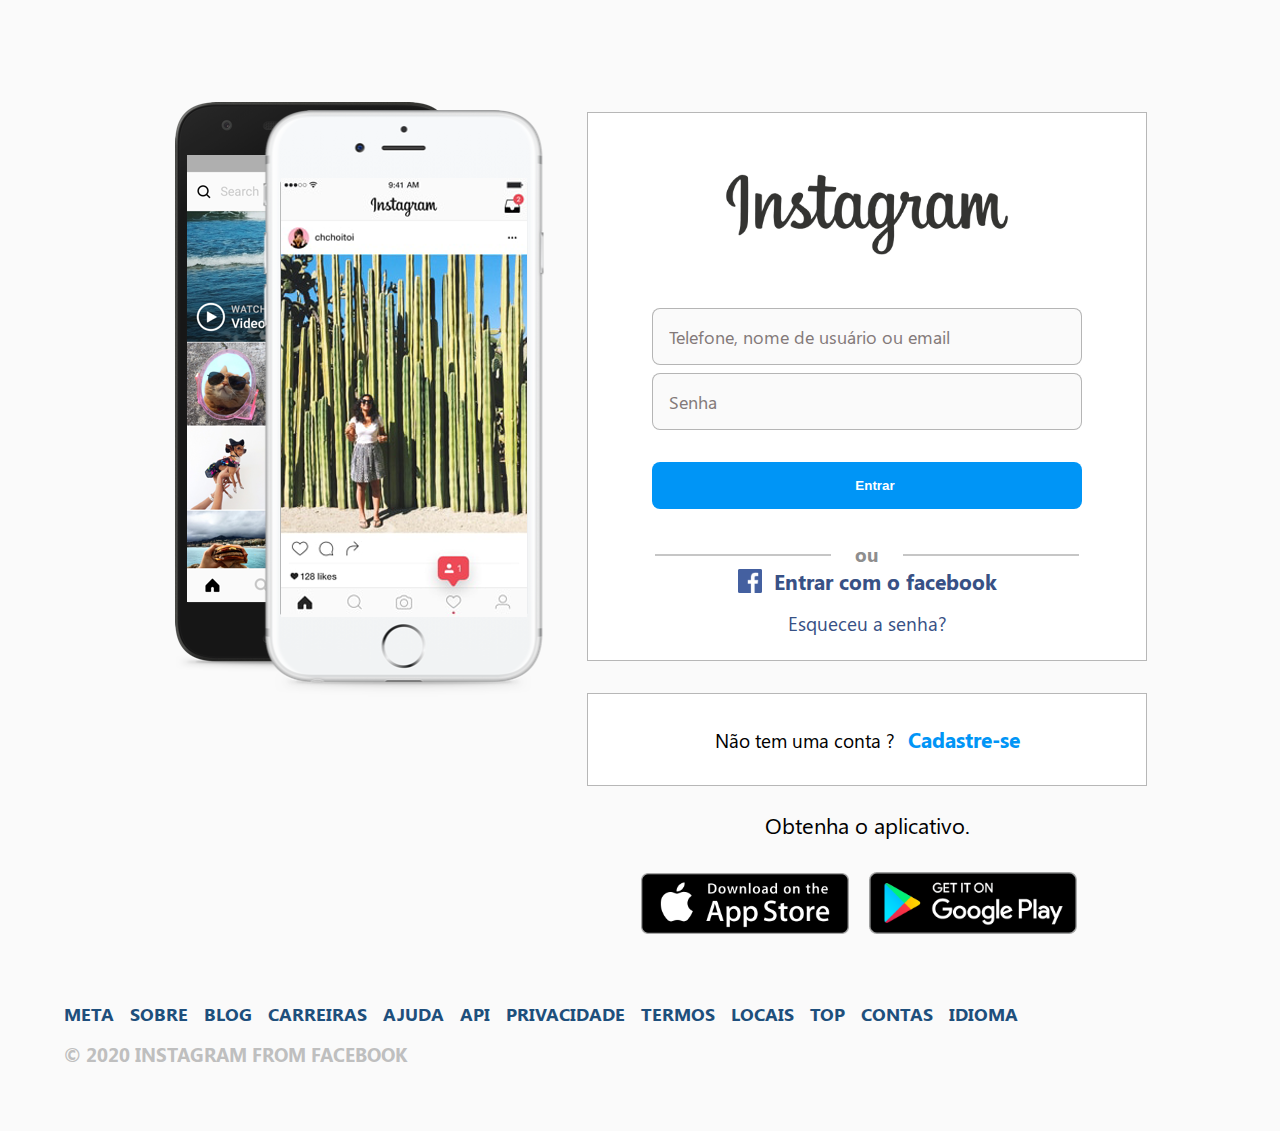
==== projeto instagram/index.html @ 49b1a619 "." ====
<!DOCTYPE html>
<html lang="en">
<head>
    <meta charset="UTF-8">
    <meta http-equiv="X-UA-Compatible" content="IE=edge">
    <meta name="viewport" content="width=device-width, initial-scale=1.0">
    <title>instagram</title>
    <link rel="stylesheet" href="css/styles.css">
    <link rel="stylesheet" href="css/media-queries.css">
    <link rel="stylesheet" href="assets/images/favcon.ico">
</head>
<body>
    <main>
        <div class="log-in-container">
            <div class="log-in">
                <!--logo-->
                <img src="assets/images/instagram-logo.png" class="logo" alt="Logo instagram">
                <div class="log-in-form">
                    <input type="text" placeholder="Telefone, nome de usuário ou email">
                    <input type="password" placeholder="Senha">
                    <button class="log-in-button">Entrar</button>
                </div>
                <!--divisão "Ou"-->
                <span class="or-divider">ou</span>
                <!--loguin com o facebook-->
                <div class="fb-loguin">
                    <a href="#">
                        <img src="assets/images/facebook-icon.png" alt="">
                        <span>Entrar com o facebook</span>
                    </a>
                </div>
                <!--Esqueceu a senha?-->
                <a href="#" class="forgot-password">Esqueceu a senha?</a> 
            </div>
            <!--cadastre-se-->
            <div class="sign-up">
                <span>Não tem uma conta ? </span><a href="#">Cadastre-se</a>
            </div>
            <!--obtenha o aplicativo-->
            <div class="get-the-app">
                <span>Obtenha o aplicativo.</span>
                <div class="app-images">
                    <a href="#"><img src="assets/images/applestore.png" alt="Apple-store"></a>
                    <a href="#"><img src="assets/images/googlestore.png" alt="Google-store"></a>
                </div>
            </div>
        </div>
        <!--imagem celular-->
        <div class="phones-container">
            <img src="assets/images/phones.png" alt="">
        </div>
    </main>
    <!--rodapé-->
    <footer >
        <ul class="footer-links">
            <li><a href="#">META</a></li>
            <li><a href="#">SOBRE</a></li>
            <li><a href="#">BLOG</a></li>
            <li><a href="#">CARREIRAS</a></li>
            <li><a href="#">AJUDA</a></li>
            <li><a href="#">API</a></li>
            <li><a href="#">PRIVACIDADE</a></li>
            <li><a href="#">TERMOS</a></li>
            <li><a href="#">LOCAIS</a></li>
            <li><a href="#">TOP</a></li>
            <li><a href="#">CONTAS</a></li>
            <li><a href="#">IDIOMA</a></li>
           
        </ul>
        <span class="copyright">&copy; 2020 INSTAGRAM FROM FACEBOOK</span>
    </footer>
</body>
</html>
---- projeto instagram/css/styles.css ----
/* fonts*/

@font-face{
    font-family: "segoe";
    src: url(../fonts/segoe-ui-regular.ttf) format("truetype");
    font-weight: 400;
}

@font-face{
    font-family: "segoe";
    src: url(../fonts/segoe-ui-bold.ttf) format("truetype");
    font-weight: 700;
}

/*variaveis*/
:root{
    --background-color: #fafafa;
    --white: #ffffff;
    --border-color: 112, 112, 112;
    --placeholder-color: #837979;
    --or-text: #8e8e8e;
    --fb-logo: #385185;
    --log-in-button: #0095f6;
    --black: #262626;
    --footer-links: #1e4f7c;
    --copyright-gray: #bfbfbf;
}

/*overwrite browser defaults*/
*{
    margin: 0;
    padding: 0;
    box-sizing: border-box;
}

h1,
h2,
h3,
h4,
h5,
h6,
p{
    font-weight: 400;
}

a{
    text-decoration: none;
}

ul{
    list-style-type: none;
}

html{
    font-size: 62,5%;
}

body{
    font-family: "segoe";
    background: var(--background-color);
}

/**********/
/*loguin*/
/**********/


/*loguin container*/

.log-in{
    background: var(--white);
    width: 35rem;
    margin: 0 auto;
    display: flex;
    flex-direction: column;
    align-items: center;
    border: 0.1rem solid rgba(var(--border-color),0.5);
    padding: 1.5rem 4rem;
    margin-top: 4rem;
    margin-bottom: 2rem;
}

/*logo*/
.logo{
    width: 19rem;
    margin-bottom: 1rem;
}

/*log in from*/
.log-in-form{
    display: flex;
    flex-direction: column;
    width: 100%;
}

/*estilos em comum entre os campos de entrada e o botão de loguin*/

.log-in-form input,
.log-in-button{
    padding: 1rem 0 1rem 1rem;
    border-radius: 0.5rem;
}

/*estilos em comum entre o botão de loguine e o campo local */

.log-in-form input,
.log-in-form input::placeholder{
    font-size: 1.1rem;
    font-family: "Segoe";
}

/*estilo dos campos*/
.log-in-form input{
    background: var(--background-color);
    border: 0.1rem solid rgba(var(--border-color),0.5);
    outline: none;
}

/*estilos para o campo de usuário*/

.log-in-form input[type="text"]{
    margin-bottom: 0.5rem;
}

/*estilo para o campo de texto*/

.log-in-form input::placeholder{
    color: var(--placeholder-color);
}

/*estilo para o campo de texto quando ele estiver sendo focado*/

.log-in-form:focus{
    border-color: rgba(var(--border-color),0.8);
}

/*botão de loguin*/

.log-in-button{
    background: var(--log-in-button);
    color: var(--white);
    margin: 2rem 0;
    font-weight: 700;
    cursor: pointer;
    outline: none;
    border: none;
}

/*divisor ou*/

.or-divider{
    color: var(--or-text);
    font-weight: 700;
    position: relative;
    font-size: 1.2rem;
}

.or-divider::before,
.or-divider::after{
    content: "";
    display: block;
    width: 11rem;
    height: 0.1rem;
    position: absolute;
    background: rgba(var(--border-color),0.4);
    top: 50%;

}

.or-divider::before{
    left: 3rem;
}

.or-divider::after{
    right: 3rem;
}

/*loguin com o facebook*/
.fb-loguin{
    margin-top: 1.5rem 0;
}

.fb-loguin img,
.fb-loguin span{
    vertical-align: middle;
}

.fb-loguin img{
    width: 1.5rem;
    margin-right: 0.5rem;
}


.fb-loguin span{
    font-size: 1.3rem;
    color: var(--fb-logo);
    font-weight: 700;
}

/*esqueceu a senha?*/
.forgot-password {
    color: var(--fb-logo);
    font-size: 1.2rem;
    margin-top: 1rem;
}



/**********/
/*cadastro*/
/**********/

.sign-up {
    background-color: var(--white);
    width: 35rem;
    margin: 0 auto;
    border: 00.1rem solid rgba(var(--border-color),0.5);
    padding: 2rem;
    text-align: center;
}

/*não tem uma conta*/

.sign-up span{
    font-size: 1.2rem;
    margin-right: 0.5rem;
}

.sign-up a{
    font-size: 1.3rem;
    font-weight: 700;
    color: var(--log-in-button);
}

/**********/
/*baixe o aplicativo*/
/**********/

/*container*/

.get-the-app{
    display: flex;
    flex-direction: column;
    align-items: center;
    width: 35rem;
    margin: 0 auto;
    margin-top: 1.5rem;
}

.get-the-app span{
    display: block;
    margin-bottom: 2rem;
    font-size: 1.4rem;
}

.app-images img{
    width: 13rem;
}

/*selecionar a primeira imagem*/

.app-images img:nth-child(1){
    margin-right: 1rem;
}


/**********/
/*imagem dos celulares*/
/**********/

.phones-container{
    display: none;
}



/**********/
/*footer*/
/**********/

footer{

    width: 35rem;
    display: flex;
    flex-direction: column;
    margin: 4rem auto 0 auto;
}

.footer-links{
    display: flex;
    flex-wrap: wrap;
    justify-content: space-evenly;
    font-size: 1.1rem;
    margin-bottom: 1rem;
}

.footer-links li{
    flex-basis: 13%;
    text-align: center;
}

.footer-links a{
    color: var(--footer-links);
    font-weight: 700;
    display: inline-block;
    margin-bottom: 1rem;
}

.copyright{
    text-align: center;
    color: var(--copyright-gray);
    font-weight: 700;
    font-size: 1.2rem;
}
---- projeto instagram/css/media-queries.css ----
/**********/
/*TABLET*/
/**********/

/*876px*/

@media screen and (min-width: 876px){
    main{
        display: flex;
        justify-content: center;
        padding-top: 3rem;

    }

    .phones-container{
        display: initial;
        margin-top: 2.3rem;
    }
    .log-in-container{
        order: 1;
    }
    footer{
        width: 100%;
        justify-content: flex-start;
        padding-left: 4rem;
        padding-bottom: 4rem;

    }
    .footer-links{
        flex-wrap: nowrap;
        justify-content: flex-start;
    }
    .footer-links li{
        flex-basis: auto;
        margin-right: 1rem;
    }
    .footer-links a{
        margin-bottom: 0;
    }
    .copyright{
        text-align: left;
    }
}


/**********/
/*DESKTOP*/
/**********/


@media screen and (min-width: 1527px){
    footer{
        flex-direction: row;
        justify-content: space-between;
    }

}
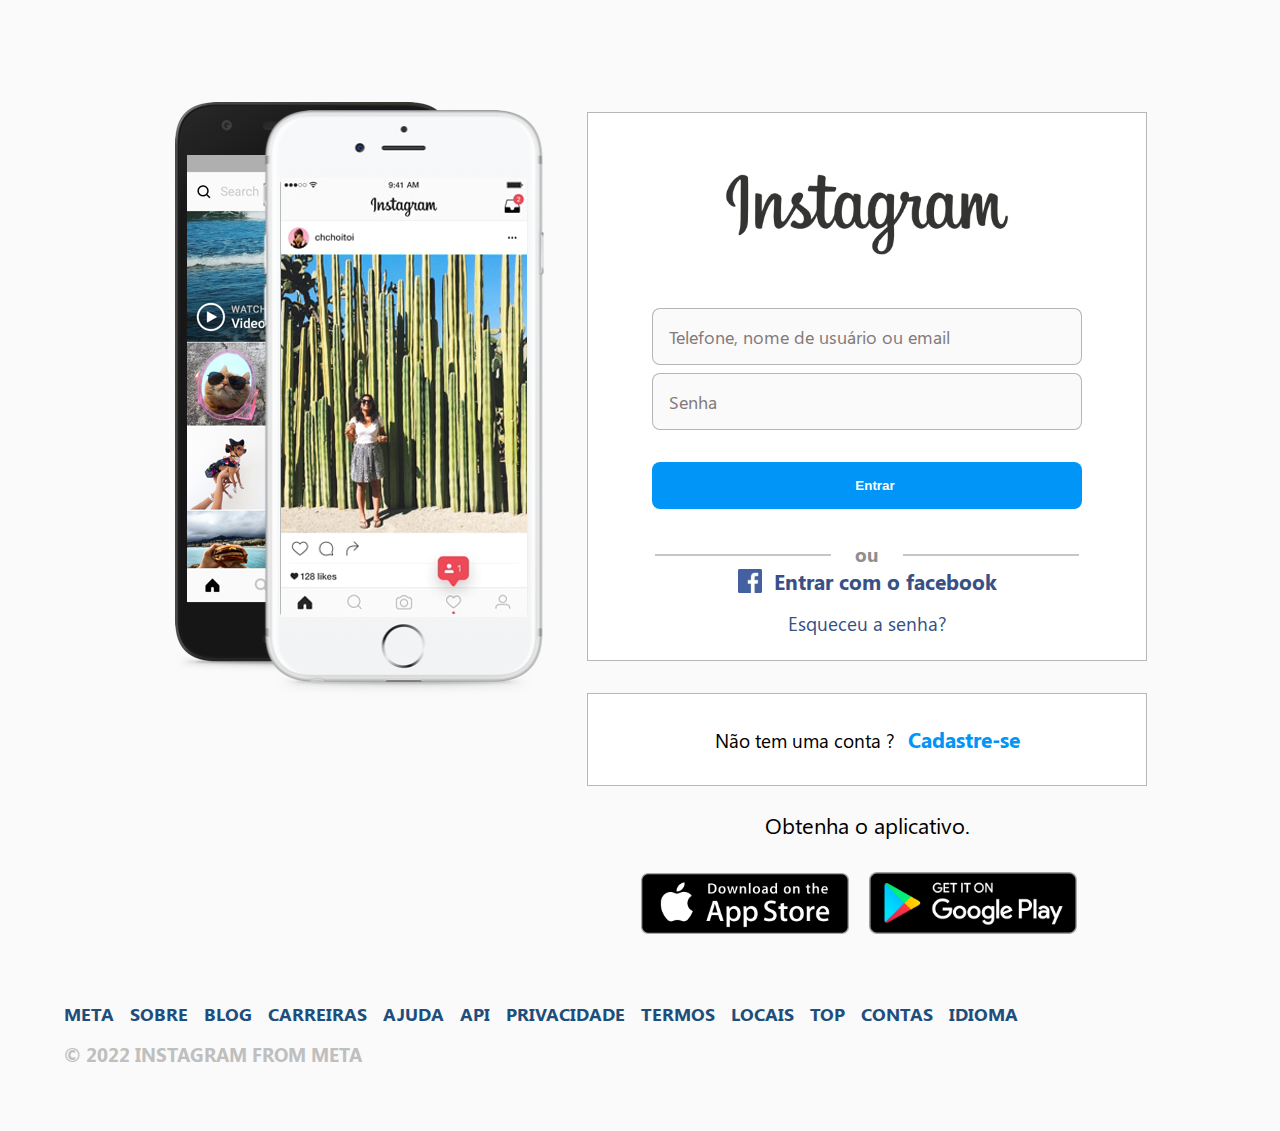
==== commit f17ad7ff: "." ====
--- a/projeto instagram/index.html
+++ b/projeto instagram/index.html
@@ -23,7 +23,7 @@
                 <!--divisão "Ou"-->
                 <span class="or-divider">ou</span>
                 <!--loguin com o facebook-->
-                <div class="fb-loguin">
+                <div class="fb-login">
                     <a href="#">
                         <img src="assets/images/facebook-icon.png" alt="">
                         <span>Entrar com o facebook</span>
@@ -67,7 +67,7 @@
             <li><a href="#">IDIOMA</a></li>
            
         </ul>
-        <span class="copyright">&copy; 2020 INSTAGRAM FROM FACEBOOK</span>
+        <span class="copyright">&copy; 2022 INSTAGRAM FROM META</span>
     </footer>
 </body>
 </html>--- a/projeto instagram/css/styles.css
+++ b/projeto instagram/css/styles.css
@@ -176,22 +176,22 @@
 }
 
 /*loguin com o facebook*/
-.fb-loguin{
+.fb-login{
     margin-top: 1.5rem 0;
 }
 
-.fb-loguin img,
-.fb-loguin span{
+.fb-login img,
+.fb-login span{
     vertical-align: middle;
 }
 
-.fb-loguin img{
+.fb-login img{
     width: 1.5rem;
     margin-right: 0.5rem;
 }
 
 
-.fb-loguin span{
+.fb-login span{
     font-size: 1.3rem;
     color: var(--fb-logo);
     font-weight: 700;
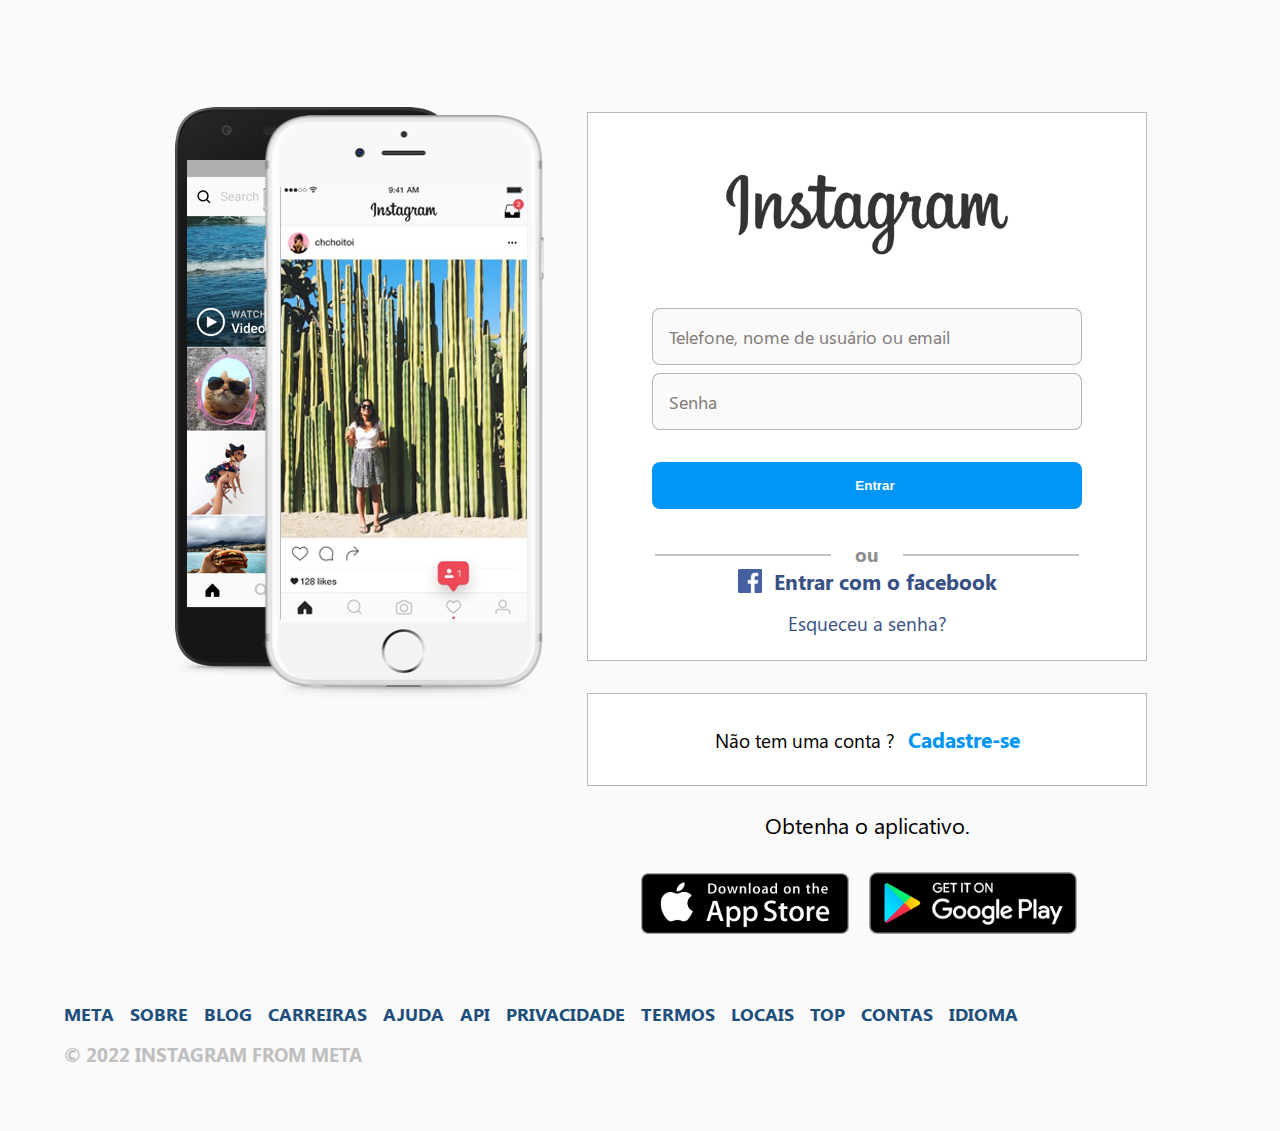
==== commit 136adb3c: "." ====
--- a/projeto instagram/index.html
+++ b/projeto instagram/index.html
@@ -22,7 +22,7 @@
                 </div>
                 <!--divisão "Ou"-->
                 <span class="or-divider">ou</span>
-                <!--loguin com o facebook-->
+                <!--login com o facebook-->
                 <div class="fb-login">
                     <a href="#">
                         <img src="assets/images/facebook-icon.png" alt="">
--- a/projeto instagram/css/styles.css
+++ b/projeto instagram/css/styles.css
@@ -61,11 +61,11 @@
 }
 
 /**********/
-/*loguin*/
-/**********/
-
-
-/*loguin container*/
+/*login*/
+/**********/
+
+
+/*login container*/
 
 .log-in{
     background: var(--white);
@@ -93,7 +93,7 @@
     width: 100%;
 }
 
-/*estilos em comum entre os campos de entrada e o botão de loguin*/
+/*estilos em comum entre os campos de entrada e o botão de login*/
 
 .log-in-form input,
 .log-in-button{
@@ -101,7 +101,7 @@
     border-radius: 0.5rem;
 }
 
-/*estilos em comum entre o botão de loguine e o campo local */
+/*estilos em comum entre o botão de login e o campo local */
 
 .log-in-form input,
 .log-in-form input::placeholder{
@@ -134,7 +134,7 @@
     border-color: rgba(var(--border-color),0.8);
 }
 
-/*botão de loguin*/
+/*botão de login*/
 
 .log-in-button{
     background: var(--log-in-button);
@@ -175,7 +175,7 @@
     right: 3rem;
 }
 
-/*loguin com o facebook*/
+/*login com o facebook*/
 .fb-login{
     margin-top: 1.5rem 0;
 }
--- a/projeto instagram/css/media-queries.css
+++ b/projeto instagram/css/media-queries.css
@@ -1,8 +1,3 @@
-/**********/
-/*TABLET*/
-/**********/
-
-/*876px*/
 
 @media screen and (min-width: 876px){
     main{
@@ -14,7 +9,8 @@
 
     .phones-container{
         display: initial;
-        margin-top: 2.3rem;
+        margin-top: 2.6rem;
+        
     }
     .log-in-container{
         order: 1;
@@ -43,10 +39,6 @@
 }
 
 
-/**********/
-/*DESKTOP*/
-/**********/
-
 
 @media screen and (min-width: 1527px){
     footer{
